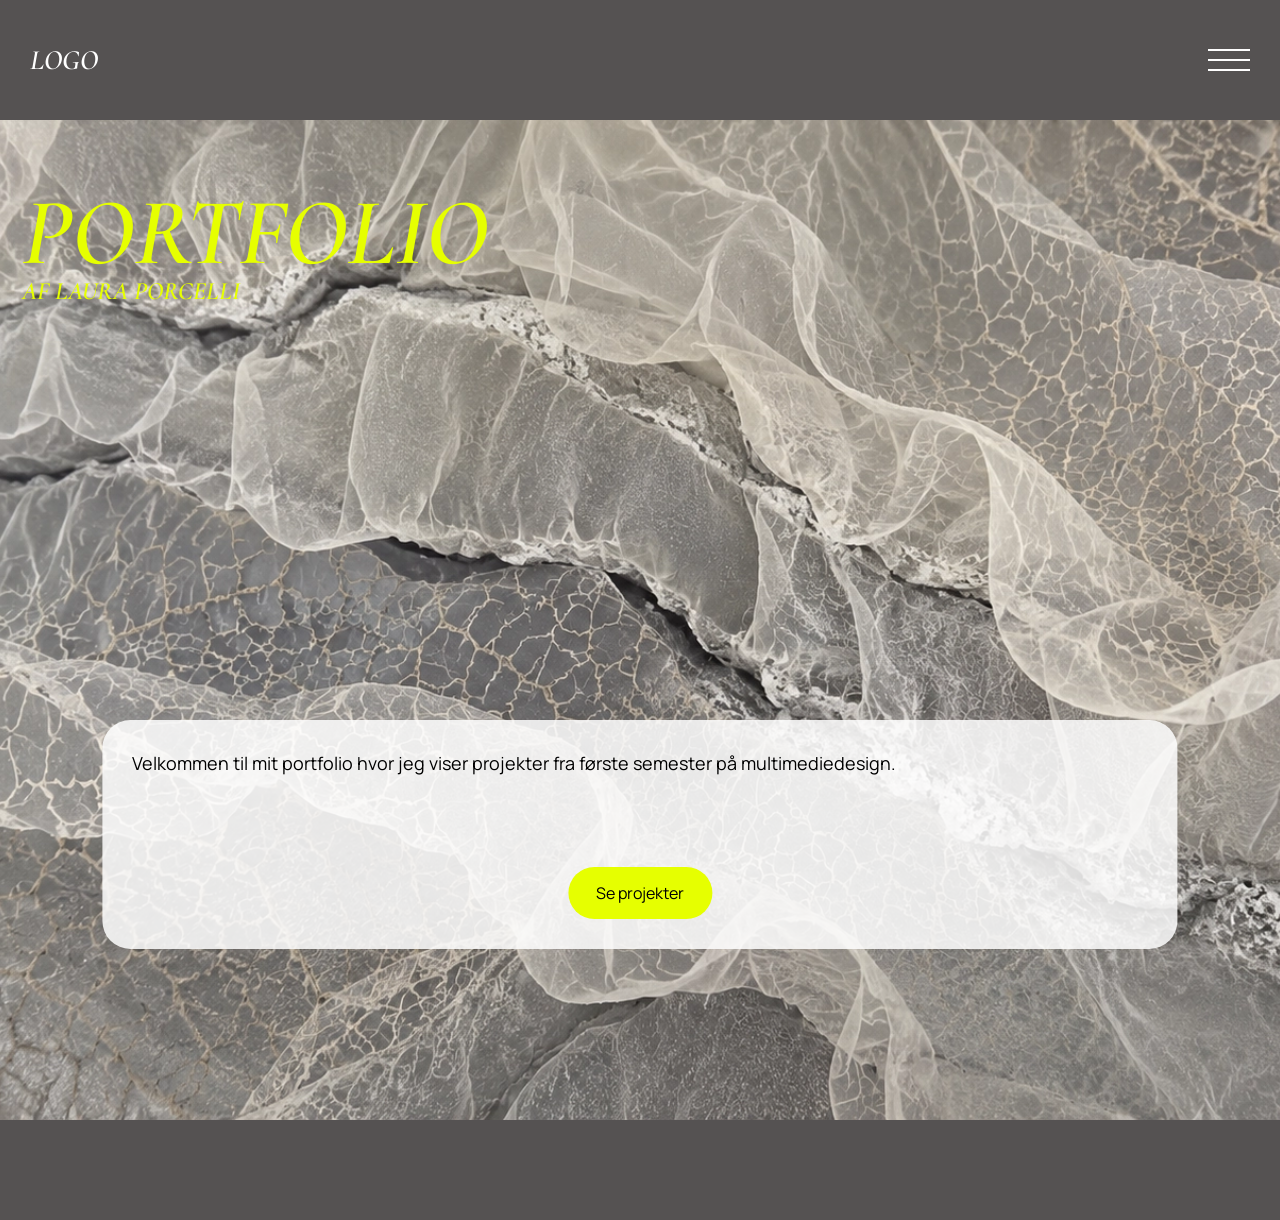
==== index.html @ 7699873e "burgermenu" ====
<!doctype html>
<html lang="da">
  <head>
    <meta charset="UTF-8" />
    <meta name="viewport" content="width=device-width, initial-scale=1.0" />
    <title>Portfolio</title>

    <link rel="stylesheet" href="general.css" />
    <link rel="stylesheet" href="forside.css" />

    <link rel="preconnect" href="https://fonts.googleapis.com" />
    <link rel="preconnect" href="https://fonts.gstatic.com" crossorigin />

    <link href="https://fonts.googleapis.com/css2?family=Cormorant+Garamond:ital,wght@1,600&family=Manrope:wght@400&display=swap" rel="stylesheet" />
  </head>

  <body>
    <header>
      <a href="index.html" class="logo">LOGO</a>

      <button class="burger" id="openMenu">
        <span></span>
        <span></span>
        <span></span>
      </button>
    </header>

    <div class="menu_overlay" id="menu">
      <button class="close_menu" id="closeMenu">×</button>

      <nav class="menu_links">
        <a href="index.html">FORSIDE</a>
        <a href="projekter.html">PROJEKTER</a>
        <a href="om.html">OM MIG</a>
      </nav>
    </div>

    <main>
      <section class="hero">
        <div class="hero_text">
          <h1>PORTFOLIO</h1>
          <p>AF LAURA PORCELLI</p>
        </div>

        <div class="intro_box">
          <p>Velkommen til mit portfolio hvor jeg viser projekter fra første semester på multimediedesign.</p>

          <a href="projekter.html">Se projekter</a>
        </div>
      </section>
    </main>

    <footer></footer>
    <script src="menu.js"></script>
  </body>
</html>
---- general.css ----
* {
  margin: 0;
  padding: 0;
  box-sizing: border-box;
}

body {
  background-color: #555252;
  font-family: "Manrope", sans-serif;
}

header {
  height: 120px;
  background-color: #555252;
  display: flex;
  justify-content: space-between;
  align-items: center;
  padding: 0 30px;
}

.logo {
  color: white;
  text-decoration: none;
  font-family: "Cormorant Garamond", serif;
  font-style: italic;
  font-weight: 600;
  font-size: 28px;
}

.burger {
  background: none;
  border: none;
  cursor: pointer;
}

.burger span {
  display: block;
  width: 42px;
  height: 2px;
  background-color: white;
  margin: 8px 0;
}

.hero {
  position: relative;
  min-height: 1000px;

  background-image: url("img/ai generet baggrund.webp");
  background-size: cover;
  background-position: top center;
  background-repeat: no-repeat;
}

.hero_text {
  position: absolute;
  top: 70px;
  left: 22px;
}

.hero_text h1 {
  font-family: "Cormorant Garamond", serif;
  font-style: italic;
  font-weight: 600;
  font-size: 95px;
  line-height: 0.9;
  color: #e6ff00;
}

.hero_text p {
  font-family: "Cormorant Garamond", serif;
  font-style: italic;
  font-weight: 600;
  font-size: 25px;
  color: #e6ff00;
}

.intro_box {
  position: absolute;
  top: 600px;
  left: 50%;
  transform: translateX(-50%);
  width: 84%;
  padding: 30px;

  background-color: rgba(255, 255, 255, 0.85);
  border-radius: 28px;
}

.intro_box p {
  font-size: 18px;
  line-height: 1.5;
  margin-bottom: 90px;
}

.intro_box a {
  display: block;
  width: fit-content;
  margin: 0 auto;
  padding: 15px 28px;

  background-color: #e6ff00;
  color: black;
  text-decoration: none;
  border-radius: 999px;
  font-size: 16px;
}

footer {
  height: 100px;
  background-color: #555252;
}

/* Burgermenu */
.menu_overlay {
  position: fixed;
  inset: 0;
  background: #f3f3f3;
  z-index: 999;
  display: none;
  padding: 80px 35px;
}

.menu_overlay.active {
  display: block;
}

.close_menu {
  position: absolute;
  top: 32px;
  right: 34px;

  background: none;
  border: none;
  font-size: 34px;
  cursor: pointer;
  color: #1b365d;
}

.menu_links {
  margin-top: 120px;
}

.menu_links a {
  display: block;
  text-align: right;

  font-family: "Cormorant Garamond", serif;
  font-size: 26px;
  letter-spacing: 13px;

  color: black;
  text-decoration: none;

  padding: 28px 0 18px;
  border-bottom: 1px solid black;
}
---- forside.css ----
.hero {
  position: relative;
  min-height: 1000px;

  background-image: url("img/ai generet baggrund.webp");
  background-size: cover;
  background-position: top center;
  background-repeat: no-repeat;
}

.hero_text {
  position: absolute;
  top: 70px;
  left: 22px;
}

.hero_text h1 {
  font-family: "Cormorant Garamond", serif;
  font-style: italic;
  font-weight: 600;
  font-size: 95px;
  line-height: 0.9;
  color: #e6ff00;
}

.hero_text p {
  font-family: "Cormorant Garamond", serif;
  font-style: italic;
  font-weight: 600;
  font-size: 25px;
  color: #e6ff00;
}

.intro_box {
  position: absolute;
  top: 600px;
  left: 50%;
  transform: translateX(-50%);
  width: 84%;
  padding: 30px;

  background-color: rgba(255, 255, 255, 0.85);
  border-radius: 28px;
}

.intro_box p {
  font-size: 18px;
  line-height: 1.5;
  margin-bottom: 90px;
}

.intro_box a {
  display: block;
  width: fit-content;
  margin: 0 auto;
  padding: 15px 28px;

  background-color: #e6ff00;
  color: black;
  text-decoration: none;
  border-radius: 999px;
  font-size: 16px;
}
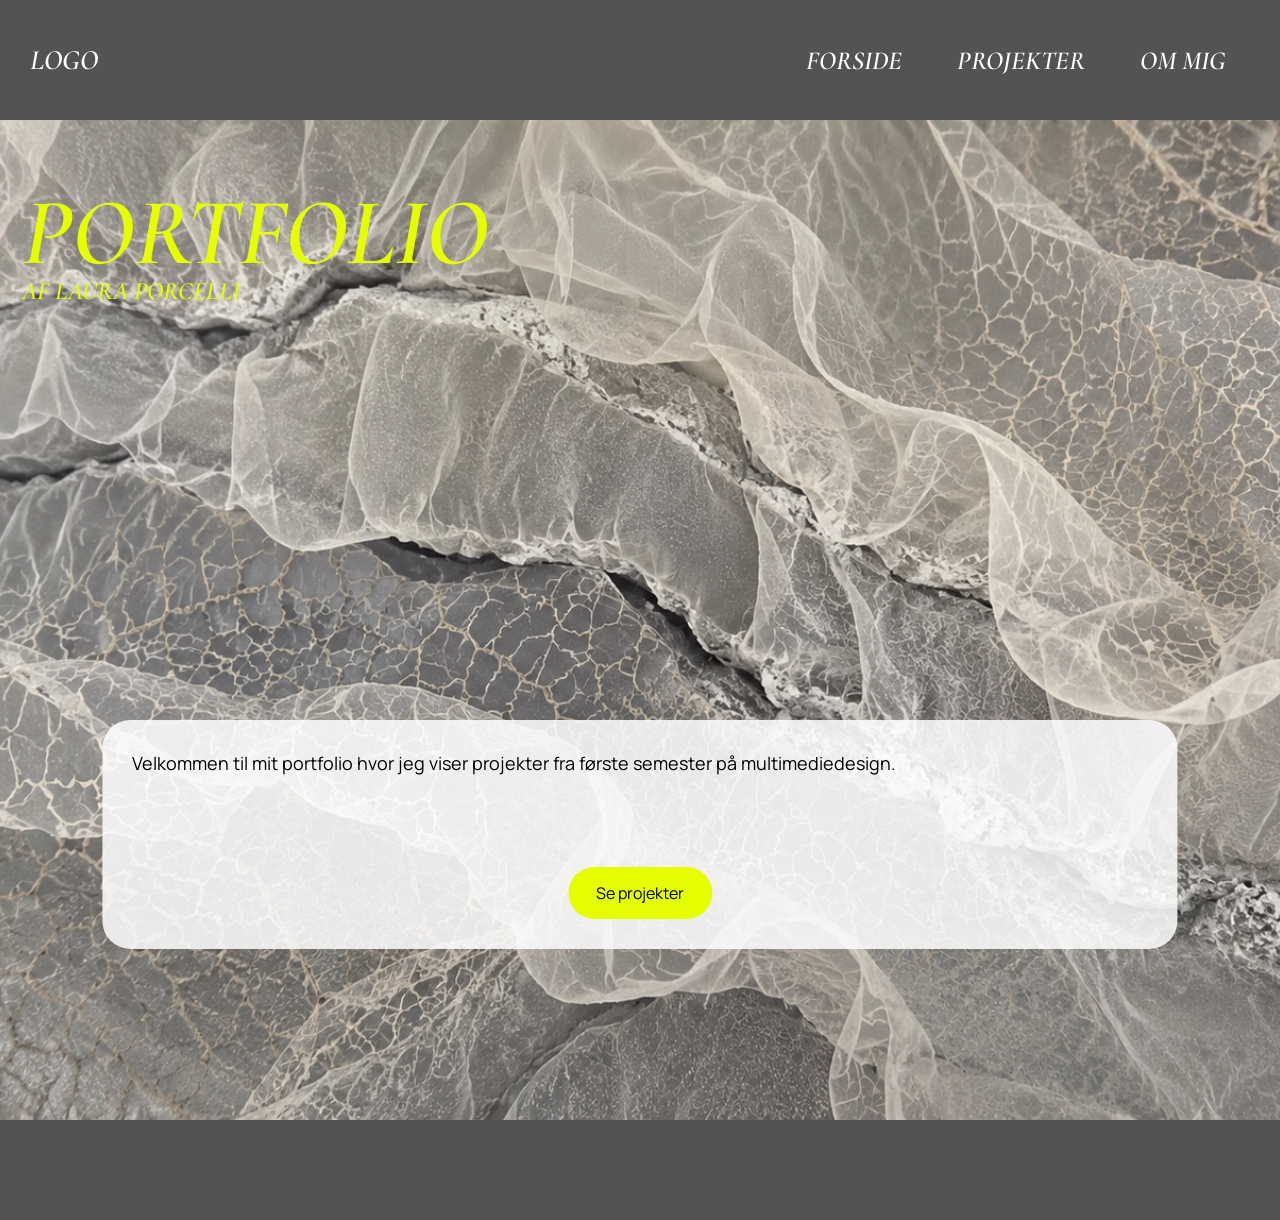
==== commit 45fb6e16: "desktopmenu" ====
--- a/index.html
+++ b/index.html
@@ -17,6 +17,12 @@
   <body>
     <header>
       <a href="index.html" class="logo">LOGO</a>
+
+      <nav class="desktop_nav">
+        <a href="index.html">FORSIDE</a>
+        <a href="projekter.html">PROJEKTER</a>
+        <a href="om.html">OM MIG</a>
+      </nav>
 
       <button class="burger" id="openMenu">
         <span></span>
@@ -49,7 +55,6 @@
         </div>
       </section>
     </main>
-
     <footer></footer>
     <script src="menu.js"></script>
   </body>
--- a/general.css
+++ b/general.css
@@ -61,7 +61,7 @@
   font-family: "Cormorant Garamond", serif;
   font-style: italic;
   font-weight: 600;
-  font-size: 95px;
+  font-size: 90px;
   line-height: 0.9;
   color: #e6ff00;
 }
@@ -70,7 +70,7 @@
   font-family: "Cormorant Garamond", serif;
   font-style: italic;
   font-weight: 600;
-  font-size: 25px;
+  font-size: 22px;
   color: #e6ff00;
 }
 
@@ -87,7 +87,7 @@
 }
 
 .intro_box p {
-  font-size: 18px;
+  font-size: 15px;
   line-height: 1.5;
   margin-bottom: 90px;
 }
@@ -111,6 +111,7 @@
 }
 
 /* Burgermenu */
+
 .menu_overlay {
   position: fixed;
   inset: 0;
@@ -154,3 +155,36 @@
   padding: 28px 0 18px;
   border-bottom: 1px solid black;
 }
+
+.desktop_nav {
+  display: none;
+}
+
+@media (min-width: 800px) {
+  .burger {
+    display: none;
+  }
+
+  .desktop_nav {
+    display: flex;
+    position: absolute;
+    top: 45px;
+    right: 55px;
+    gap: 55px;
+    z-index: 10;
+  }
+
+  .desktop_nav a {
+    color: white;
+    text-decoration: none;
+    font-family: "Cormorant Garamond", serif;
+    font-style: italic;
+    font-weight: 600;
+    font-size: 26px;
+    transition: color 0.3s ease;
+  }
+
+  .desktop_nav a:hover {
+    color: #e6ff00;
+  }
+}
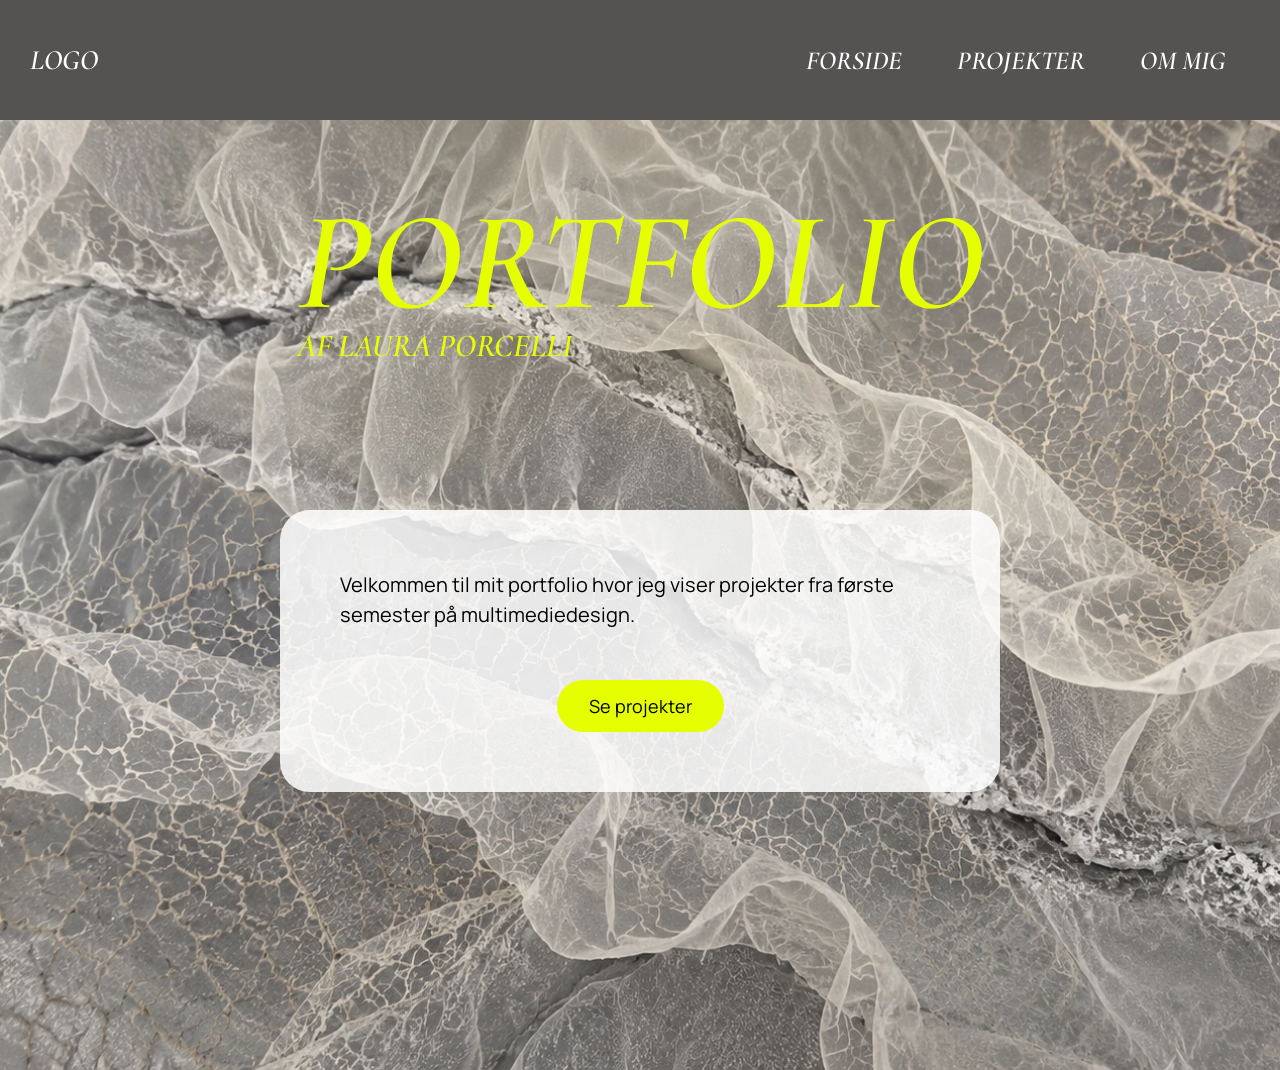
==== commit 2e706da3: "ommig+rettelser" ====
--- a/index.html
+++ b/index.html
@@ -21,7 +21,7 @@
       <nav class="desktop_nav">
         <a href="index.html">FORSIDE</a>
         <a href="projekter.html">PROJEKTER</a>
-        <a href="om.html">OM MIG</a>
+        <a href="ommig.html">OM MIG</a>
       </nav>
 
       <button class="burger" id="openMenu">
--- a/forside.css
+++ b/forside.css
@@ -61,3 +61,61 @@
   border-radius: 999px;
   font-size: 16px;
 }
+
+footer {
+  display: none;
+}
+
+@media (min-width: 800px) {
+  .hero {
+    min-height: 950px;
+    background-position: center;
+  }
+
+  .hero_text {
+    top: 80px;
+    left: 50%;
+    transform: translateX(-50%);
+    text-align: left;
+  }
+
+  .hero_text h1 {
+    font-size: 140px;
+    line-height: 0.9;
+  }
+
+  .hero_text p {
+    font-size: 32px;
+    text-align: left;
+    margin-left: 0;
+  }
+
+  .intro_box {
+    top: 390px;
+    left: 50%;
+    transform: translateX(-50%);
+
+    width: 720px;
+    padding: 60px;
+    border-radius: 30px;
+  }
+
+  .intro_box p {
+    font-size: 20px;
+    line-height: 1.5;
+    margin-bottom: 50px;
+  }
+
+  .intro_box a {
+    font-size: 18px;
+    padding: 14px 32px;
+  }
+
+  .intro_box a:hover {
+    transform: scale(1.05);
+  }
+
+  footer {
+    display: none;
+  }
+}
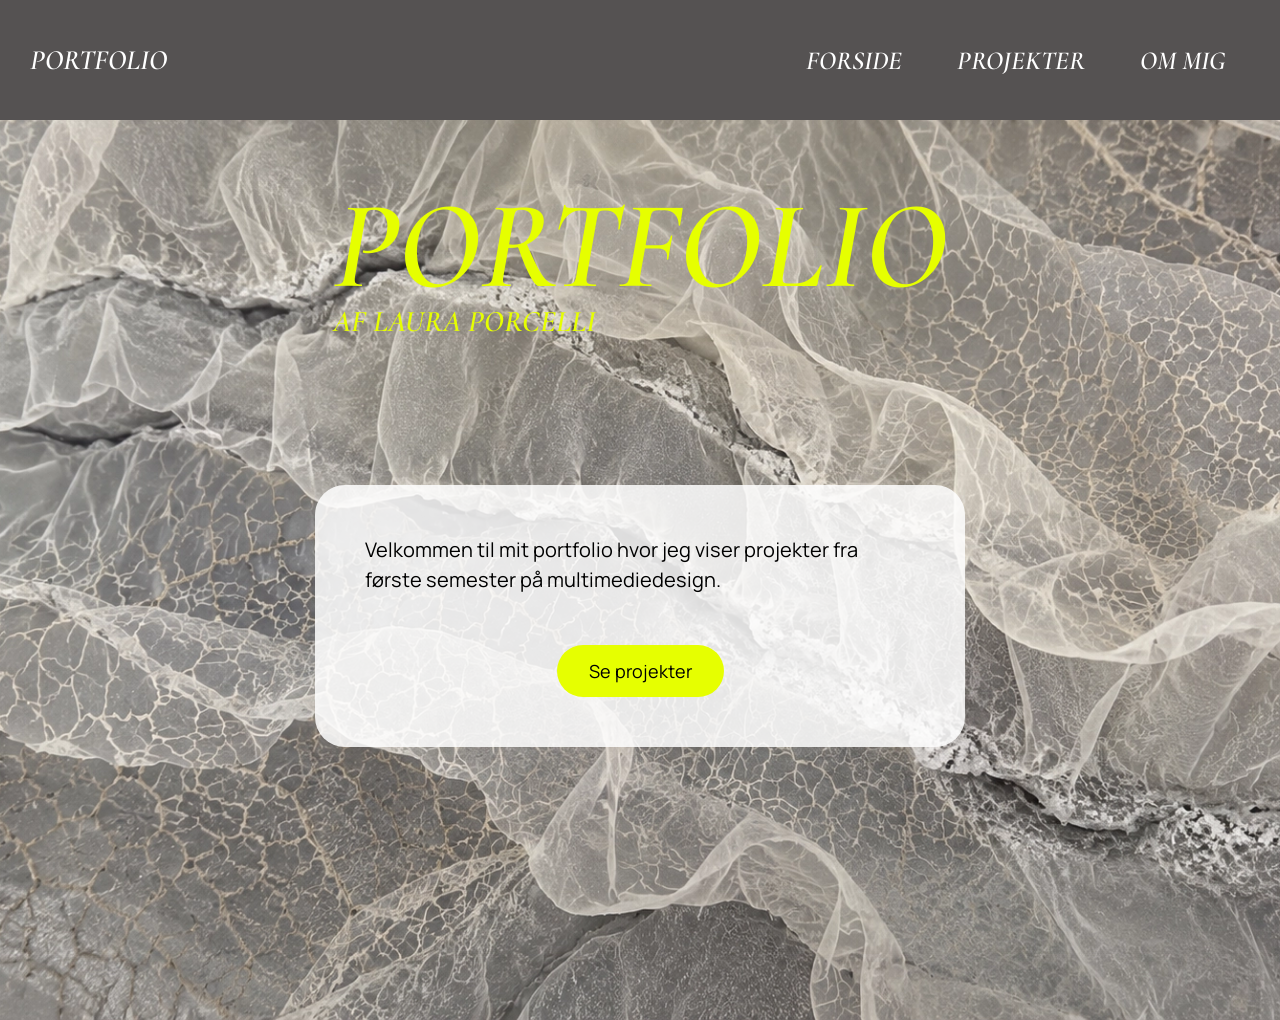
==== commit 3a3cac02: "logo" ====
--- a/index.html
+++ b/index.html
@@ -16,7 +16,7 @@
 
   <body>
     <header>
-      <a href="index.html" class="logo">LOGO</a>
+      <a href="index.html" class="logo">PORTFOLIO</a>
 
       <nav class="desktop_nav">
         <a href="index.html">FORSIDE</a>
@@ -56,6 +56,6 @@
       </section>
     </main>
     <footer></footer>
-    <script src="menu.js"></script>
+    <script src="main.js"></script>
   </body>
 </html>
--- a/general.css
+++ b/general.css
@@ -27,6 +27,16 @@
   font-size: 28px;
 }
 
+.logo:hover {
+  color: #e6ff00;
+  text-decoration: none;
+  font-family: "Cormorant Garamond", serif;
+  font-style: italic;
+  font-weight: 600;
+  font-size: 28px;
+  transition: color 0.3s ease;
+}
+
 .burger {
   background: none;
   border: none;
@@ -39,70 +49,6 @@
   height: 2px;
   background-color: white;
   margin: 8px 0;
-}
-
-.hero {
-  position: relative;
-  min-height: 1000px;
-
-  background-image: url("img/ai generet baggrund.webp");
-  background-size: cover;
-  background-position: top center;
-  background-repeat: no-repeat;
-}
-
-.hero_text {
-  position: absolute;
-  top: 70px;
-  left: 22px;
-}
-
-.hero_text h1 {
-  font-family: "Cormorant Garamond", serif;
-  font-style: italic;
-  font-weight: 600;
-  font-size: 90px;
-  line-height: 0.9;
-  color: #e6ff00;
-}
-
-.hero_text p {
-  font-family: "Cormorant Garamond", serif;
-  font-style: italic;
-  font-weight: 600;
-  font-size: 22px;
-  color: #e6ff00;
-}
-
-.intro_box {
-  position: absolute;
-  top: 600px;
-  left: 50%;
-  transform: translateX(-50%);
-  width: 84%;
-  padding: 30px;
-
-  background-color: rgba(255, 255, 255, 0.85);
-  border-radius: 28px;
-}
-
-.intro_box p {
-  font-size: 15px;
-  line-height: 1.5;
-  margin-bottom: 90px;
-}
-
-.intro_box a {
-  display: block;
-  width: fit-content;
-  margin: 0 auto;
-  padding: 15px 28px;
-
-  background-color: #e6ff00;
-  color: black;
-  text-decoration: none;
-  border-radius: 999px;
-  font-size: 16px;
 }
 
 footer {
@@ -156,6 +102,8 @@
   border-bottom: 1px solid black;
 }
 
+/* Desktop menu */
+
 .desktop_nav {
   display: none;
 }
@@ -187,4 +135,21 @@
   .desktop_nav a:hover {
     color: #e6ff00;
   }
+  .logo {
+    color: white;
+    text-decoration: none;
+    font-family: "Cormorant Garamond", serif;
+    font-style: italic;
+    font-weight: 600;
+    font-size: 28px;
+  }
+  .logo:hover {
+    color: #e6ff00;
+    text-decoration: none;
+    font-family: "Cormorant Garamond", serif;
+    font-style: italic;
+    font-weight: 600;
+    font-size: 28px;
+    transition: color 0.3s ease;
+  }
 }
--- a/forside.css
+++ b/forside.css
@@ -1,6 +1,6 @@
 .hero {
   position: relative;
-  min-height: 1000px;
+  min-height: 820px;
 
   background-image: url("img/ai generet baggrund.webp");
   background-size: cover;
@@ -10,7 +10,7 @@
 
 .hero_text {
   position: absolute;
-  top: 70px;
+  top: 65px;
   left: 22px;
 }
 
@@ -33,7 +33,7 @@
 
 .intro_box {
   position: absolute;
-  top: 600px;
+  top: 380px;
   left: 50%;
   transform: translateX(-50%);
   width: 84%;
@@ -68,35 +68,33 @@
 
 @media (min-width: 800px) {
   .hero {
-    min-height: 950px;
+    min-height: 100vh;
+    background-size: cover;
     background-position: center;
   }
 
   .hero_text {
-    top: 80px;
+    top: 70px;
     left: 50%;
     transform: translateX(-50%);
     text-align: left;
   }
 
   .hero_text h1 {
-    font-size: 140px;
+    font-size: 125px;
     line-height: 0.9;
   }
 
   .hero_text p {
-    font-size: 32px;
-    text-align: left;
-    margin-left: 0;
+    font-size: 30px;
   }
 
   .intro_box {
-    top: 390px;
+    top: 365px;
     left: 50%;
     transform: translateX(-50%);
-
-    width: 720px;
-    padding: 60px;
+    width: 650px;
+    padding: 50px;
     border-radius: 30px;
   }
 
@@ -111,10 +109,6 @@
     padding: 14px 32px;
   }
 
-  .intro_box a:hover {
-    transform: scale(1.05);
-  }
-
   footer {
     display: none;
   }
